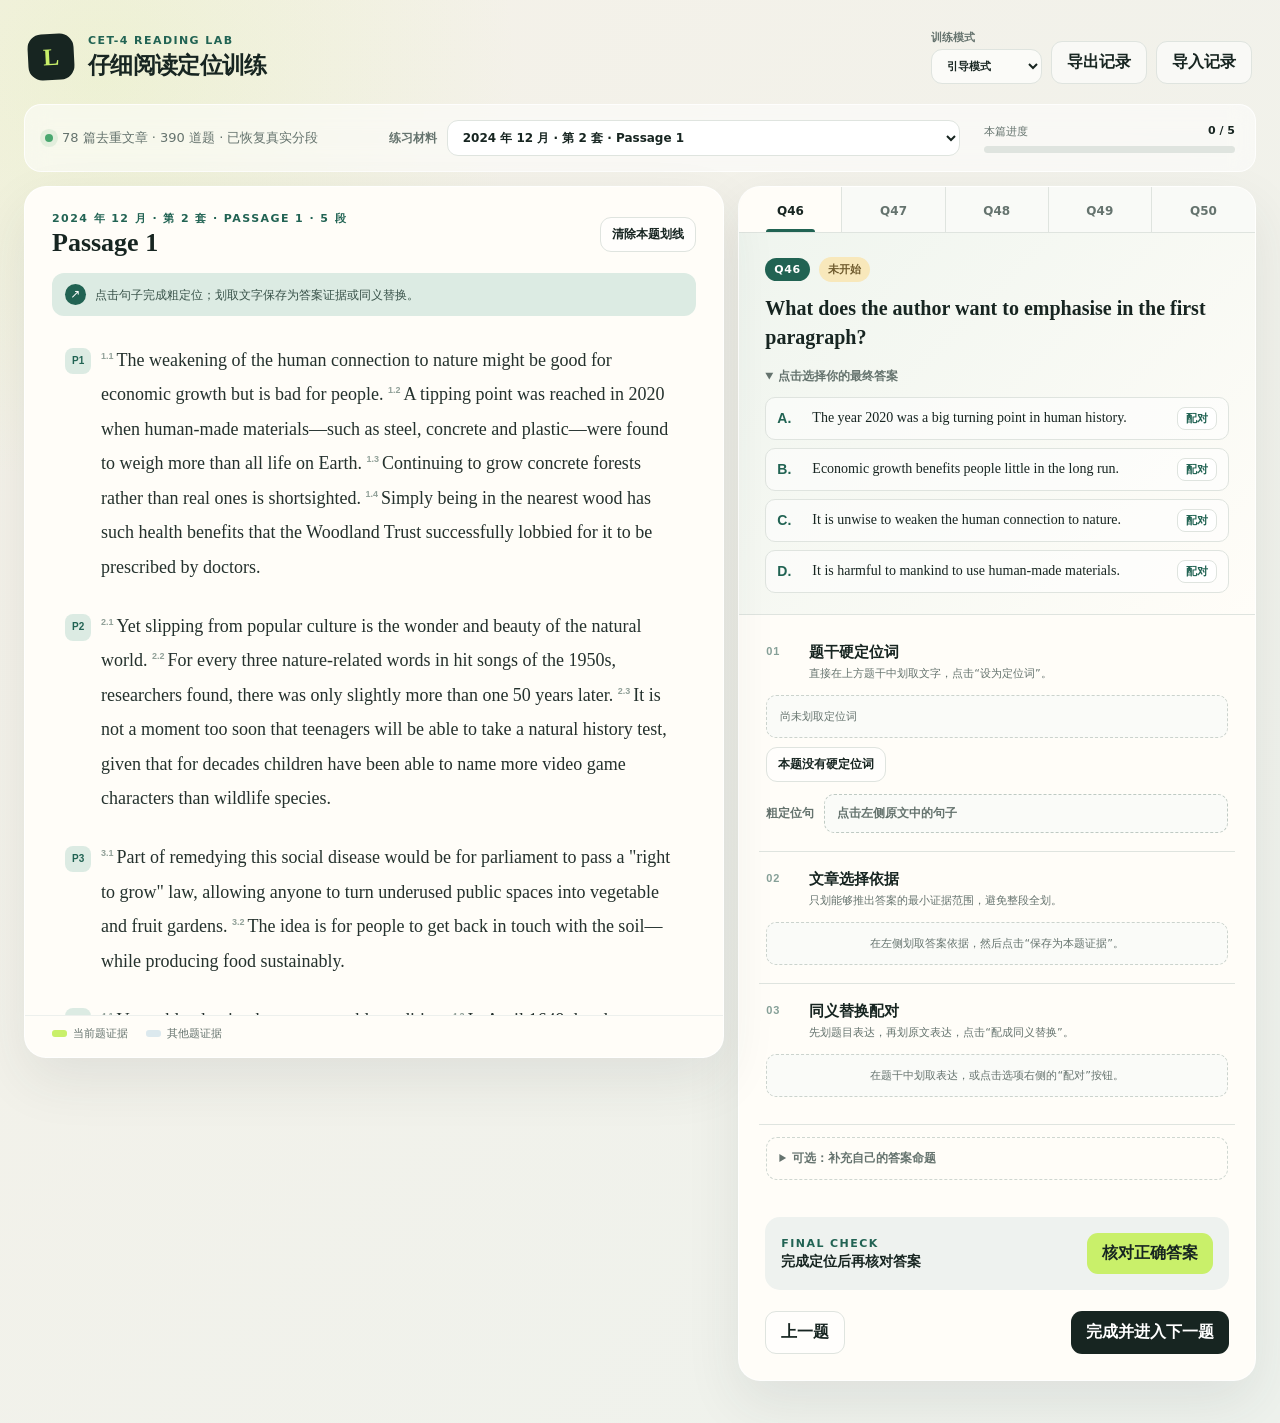
==== web/careful-reading-locator/index.html @ c4ca7ff9 "feat: add mouse-first careful reading locator" ====
<!doctype html>
<html lang="zh-CN">
  <head>
    <meta charset="UTF-8" />
    <meta name="viewport" content="width=device-width, initial-scale=1.0" />
    <meta name="description" content="CET-4 仔细阅读定位与同义替换训练工具" />
    <title>CET-4 仔细阅读定位训练</title>
    <link rel="stylesheet" href="styles.css" />
  </head>
  <body>
    <div class="app-shell">
      <header class="topbar">
        <div class="brand">
          <div class="brand-mark" aria-hidden="true">L</div>
          <div>
            <p class="eyebrow">CET-4 READING LAB</p>
            <h1>仔细阅读定位训练</h1>
          </div>
        </div>
        <div class="top-actions">
          <label class="mode-select">
            <span>训练模式</span>
            <select id="modeSelect">
              <option value="guided">引导模式</option>
              <option value="blind">盲练模式</option>
              <option value="review">复盘模式</option>
            </select>
          </label>
          <button class="button button-ghost" id="exportButton" type="button">导出记录</button>
          <label class="button button-ghost file-button">
            导入记录<input id="importInput" type="file" accept="application/json" />
          </label>
        </div>
      </header>

      <section class="dataset-bar" aria-label="选择练习材料">
        <div class="dataset-copy">
          <span class="live-dot"></span>
          <span id="datasetStats">正在载入题库…</span>
        </div>
        <label class="passage-picker">
          <span>练习材料</span>
          <select id="passageSelect" aria-label="选择年份、卷次和文章"></select>
        </label>
        <div class="progress-wrap">
          <div class="progress-label"><span>本篇进度</span><strong id="progressText">0 / 5</strong></div>
          <div class="progress-track"><div id="progressBar" class="progress-fill"></div></div>
        </div>
      </section>

      <main class="workspace">
        <section class="reading-panel panel">
          <div class="panel-heading reading-heading">
            <div>
              <p class="section-kicker" id="passageMeta">READING PASSAGE</p>
              <h2 id="passageTitle">文章全文</h2>
            </div>
            <button class="button button-small button-ghost" id="clearEvidenceButton" type="button">清除本题划线</button>
          </div>
          <div class="reading-tip" id="readingTip">
            <span class="tip-icon">↗</span>
            点击句子完成粗定位；划取文字保存为答案证据或同义替换。
          </div>
          <article id="articleBody" class="article-body" tabindex="0" aria-label="阅读文章全文"></article>
          <div id="selectionToolbar" class="selection-toolbar" hidden>
            <span id="selectionPreview"></span>
            <button id="saveSelectionButton" type="button">保存为本题证据</button>
            <button id="pairSelectionButton" type="button" class="pair-selection-button" hidden>配成同义替换</button>
            <button id="cancelSelectionButton" class="selection-cancel" type="button" aria-label="取消">×</button>
          </div>
          <div class="legend">
            <span><i class="legend-current"></i>当前题证据</span>
            <span><i class="legend-other"></i>其他题证据</span>
          </div>
        </section>

        <section class="training-panel panel">
          <nav class="question-nav" id="questionNav" aria-label="题目导航"></nav>

          <div class="question-card">
            <div class="question-number-row">
              <span id="questionBadge" class="question-badge">Q46</span>
              <span id="questionStatus" class="status-pill">未开始</span>
            </div>
            <h2 id="questionStem" class="question-stem">正在载入题目…</h2>
            <div id="questionSelectionToolbar" class="selection-toolbar question-selection-toolbar" hidden>
              <span id="questionSelectionPreview"></span>
              <button id="useAsLocatorButton" type="button">设为定位词</button>
              <button id="useAsPhraseButton" type="button">用于同义配对</button>
              <button id="cancelQuestionSelectionButton" class="selection-cancel" type="button" aria-label="取消">×</button>
            </div>
            <details id="optionsDetails" class="options-details" open>
              <summary>点击选择你的最终答案</summary>
              <ol id="optionsList" class="options-list"></ol>
            </details>
          </div>

          <div class="step-list">
            <section class="step-card" data-step="1">
              <div class="step-head">
                <span class="step-index">01</span>
                <div><h3>题干硬定位词</h3><p>直接在上方题干中划取文字，点击“设为定位词”。</p></div>
              </div>
              <div id="locatorChips" class="locator-chips empty-state">尚未划取定位词</div>
              <button id="noLocatorButton" class="button button-small button-ghost no-locator-button" type="button">本题没有硬定位词</button>
              <div class="mouse-choice-row">
                <span>粗定位句</span>
                <button id="locatorSentenceButton" class="mouse-choice" type="button">点击左侧原文中的句子</button>
              </div>
            </section>

            <section class="step-card" data-step="2">
              <div class="step-head">
                <span class="step-index">02</span>
                <div><h3>文章选择依据</h3><p>只划能够推出答案的最小证据范围，避免整段全划。</p></div>
              </div>
              <div id="evidenceList" class="evidence-list empty-state">还没有保存证据。请在左侧文章中选中文字。</div>
            </section>

            <section class="step-card" data-step="3">
              <div class="step-head">
                <span class="step-index">03</span>
                <div><h3>同义替换配对</h3><p>先划题目表达，再划原文表达，点击“配成同义替换”。</p></div>
              </div>
              <div id="pairDraft" class="pair-draft empty-state">
                在题干中划取表达，或点击选项右侧的“配对”按钮。
              </div>
              <div id="pairList" class="pair-list"></div>
            </section>

            <details class="optional-note">
              <summary>可选：补充自己的答案命题</summary>
              <textarea id="propositionInput" class="text-input proposition" rows="3" placeholder="这一步不是必填，需要时再写"></textarea>
            </details>
          </div>

          <section class="answer-zone" id="answerZone">
            <div id="answerLocked" class="answer-locked">
              <div><p class="answer-label">FINAL CHECK</p><h3>完成定位后再核对答案</h3></div>
              <button id="revealAnswerButton" class="button button-primary" type="button">核对正确答案</button>
            </div>
            <div id="answerRevealed" class="answer-revealed" hidden>
              <p class="answer-label">CORRECT ANSWER</p>
              <div class="answer-content"><strong id="answerLetter">A</strong><span id="answerText"></span></div>
            </div>
          </section>

          <div class="footer-actions">
            <button id="previousButton" class="button button-ghost" type="button">上一题</button>
            <button id="completeButton" class="button button-dark" type="button">完成并进入下一题</button>
          </div>
        </section>
      </main>
    </div>

    <div id="toast" class="toast" role="status" aria-live="polite"></div>
    <script src="app.js" defer></script>
  </body>
</html>
---- web/careful-reading-locator/styles.css ----
:root {
  --ink: #172521;
  --muted: #65736e;
  --paper: #f7f3eb;
  --panel: #fffdf8;
  --line: #dfe4df;
  --green: #216353;
  --green-soft: #dcebe3;
  --lime: #c9f06a;
  --amber: #f4c86b;
  --blue-soft: #dce9ee;
  --shadow: 0 22px 55px rgba(41, 57, 51, 0.09);
  --radius: 22px;
}

* { box-sizing: border-box; }
[hidden] { display: none !important; }

body {
  margin: 0;
  color: var(--ink);
  background:
    radial-gradient(circle at 8% 5%, rgba(201, 240, 106, .16), transparent 26rem),
    linear-gradient(135deg, #f5f1e8 0%, #eef2ed 100%);
  font-family: Inter, ui-sans-serif, system-ui, -apple-system, BlinkMacSystemFont, "Segoe UI", "PingFang SC", "Microsoft YaHei", sans-serif;
  min-height: 100vh;
}

button, input, select, textarea { font: inherit; }
button, select { cursor: pointer; }

.app-shell { width: min(1680px, 100%); margin: 0 auto; padding: 20px 24px 42px; }

.topbar {
  min-height: 78px;
  display: flex;
  align-items: center;
  justify-content: space-between;
  gap: 24px;
  padding: 10px 4px 20px;
}

.brand { display: flex; align-items: center; gap: 14px; }
.brand-mark {
  width: 46px; height: 46px; display: grid; place-items: center;
  border-radius: 14px; background: var(--ink); color: var(--lime);
  font: 800 24px/1 Georgia, serif; transform: rotate(-3deg);
}
.eyebrow, .section-kicker, .answer-label { margin: 0 0 3px; color: var(--green); font-size: 11px; font-weight: 800; letter-spacing: .13em; }
.brand h1 { margin: 0; font-size: 23px; letter-spacing: -.03em; }
.top-actions { display: flex; align-items: end; gap: 9px; }
.mode-select { display: grid; gap: 4px; color: var(--muted); font-size: 11px; font-weight: 700; }
.mode-select select, .passage-picker select {
  border: 1px solid var(--line); border-radius: 11px; background: rgba(255,255,255,.7);
  color: var(--ink); padding: 9px 34px 9px 11px;
}

.button {
  border: 0; border-radius: 11px; padding: 10px 15px; font-weight: 750;
  color: var(--ink); background: white; transition: transform .18s ease, box-shadow .18s ease, background .18s ease;
}
.button:hover { transform: translateY(-1px); box-shadow: 0 8px 20px rgba(30,55,46,.09); }
.button-ghost { border: 1px solid var(--line); background: rgba(255,255,255,.58); }
.button-primary { background: var(--lime); }
.button-dark { background: var(--ink); color: white; }
.button-small { padding: 8px 11px; font-size: 12px; }
.file-button input { display: none; }

.dataset-bar {
  display: grid; grid-template-columns: minmax(190px, .7fr) minmax(330px, 1.25fr) minmax(180px, .55fr);
  align-items: center; gap: 24px; padding: 15px 20px; margin-bottom: 14px;
  border: 1px solid rgba(255,255,255,.8); border-radius: 17px; background: rgba(255,255,255,.52);
  backdrop-filter: blur(12px);
}
.dataset-copy { display: flex; align-items: center; gap: 9px; color: var(--muted); font-size: 13px; }
.live-dot { width: 8px; height: 8px; border-radius: 50%; background: #49a76f; box-shadow: 0 0 0 5px rgba(73,167,111,.12); }
.passage-picker { display: grid; grid-template-columns: auto 1fr; align-items: center; gap: 10px; color: var(--muted); font-size: 12px; font-weight: 750; }
.passage-picker select { width: 100%; background: white; }
.progress-label { display: flex; justify-content: space-between; margin-bottom: 7px; color: var(--muted); font-size: 11px; }
.progress-label strong { color: var(--ink); }
.progress-track { height: 7px; border-radius: 999px; background: #dfe4df; overflow: hidden; }
.progress-fill { width: 0; height: 100%; border-radius: inherit; background: linear-gradient(90deg, var(--green), #6a9a62); transition: width .3s ease; }

.workspace { display: grid; grid-template-columns: minmax(0, 1.15fr) minmax(480px, .85fr); gap: 14px; align-items: start; }
.panel { border: 1px solid rgba(255,255,255,.9); border-radius: var(--radius); background: var(--panel); box-shadow: var(--shadow); overflow: hidden; }
.reading-panel { position: sticky; top: 12px; height: calc(100vh - 28px); min-height: 690px; display: flex; flex-direction: column; }
.panel-heading { display: flex; justify-content: space-between; align-items: center; padding: 24px 27px 15px; }
.panel-heading h2 { margin: 0; font: 700 26px/1.1 Georgia, "Times New Roman", serif; }
.reading-tip { margin: 0 27px 14px; padding: 11px 13px; border-radius: 12px; color: #385249; background: var(--green-soft); font-size: 12px; }
.tip-icon { display: inline-grid; place-items: center; margin-right: 5px; width: 21px; height: 21px; border-radius: 50%; background: var(--green); color: white; }
.article-body {
  flex: 1; min-height: 0; overflow: auto; padding: 13px 40px 42px;
  color: #24312d; font: 18px/1.92 Georgia, "Times New Roman", serif;
  text-wrap: pretty; outline: none; user-select: text;
}
.article-body::selection, .article-body *::selection { background: rgba(244,200,107,.55); }
.article-body mark { padding: 2px 0; border-radius: 3px; color: inherit; background: rgba(201,240,106,.76); box-shadow: 0 0 0 2px rgba(201,240,106,.35); }
.article-body mark.evidence-other { background: rgba(220,233,238,.75); box-shadow: 0 0 0 2px rgba(220,233,238,.34); }
.article-paragraph {
  position: relative; margin: 0 0 1.35em; padding-left: 2.25rem;
  text-indent: 0;
}
.article-paragraph::before {
  content: "P" attr(data-paragraph); position: absolute; left: 0; top: .55em;
  display: grid; place-items: center; width: 1.65rem; height: 1.65rem;
  border-radius: 8px; color: var(--green); background: var(--green-soft);
  font: 800 10px/1 Inter, sans-serif; user-select: none;
}
.sentence { position: relative; border-radius: 5px; transition: background .15s ease, box-shadow .15s ease; cursor: pointer; }
.sentence::before {
  content: attr(data-paragraph) "." attr(data-sentence); display: inline; margin-right: 3px; color: #91a098;
  font: 650 9px/1 Inter, sans-serif; vertical-align: super; user-select: none;
}
.sentence:hover { background: rgba(220,235,227,.48); }
.sentence.locator-selected {
  background: rgba(244,200,107,.2); box-shadow: inset 0 -2px 0 var(--amber);
}
.article-body.awaiting-sentence .sentence:hover { background: rgba(244,200,107,.34); box-shadow: inset 0 -2px 0 var(--amber); }
.legend { display: flex; gap: 18px; padding: 10px 27px 16px; border-top: 1px solid #edf0ed; color: var(--muted); font-size: 11px; }
.legend span { display: flex; align-items: center; gap: 6px; }
.legend i { width: 15px; height: 7px; border-radius: 3px; }
.legend-current { background: var(--lime); }.legend-other { background: var(--blue-soft); }

.selection-toolbar {
  position: fixed; z-index: 20; max-width: 390px; display: flex; align-items: center; gap: 8px;
  padding: 8px; border-radius: 13px; color: white; background: var(--ink); box-shadow: 0 16px 34px rgba(23,37,33,.24);
}
.selection-toolbar span { max-width: 190px; overflow: hidden; text-overflow: ellipsis; white-space: nowrap; padding-left: 5px; font: 12px/1.2 Georgia, serif; }
.selection-toolbar button { border: 0; border-radius: 8px; padding: 7px 9px; color: var(--ink); background: var(--lime); font-size: 11px; font-weight: 800; }
.selection-toolbar .selection-cancel { padding: 6px 8px; background: rgba(255,255,255,.12); color: white; }
.selection-toolbar .pair-selection-button, .question-selection-toolbar #useAsPhraseButton { background: #dce9ee; }
.question-selection-toolbar { z-index: 24; }

.training-panel { min-height: 760px; }
.question-nav { display: grid; grid-template-columns: repeat(5, 1fr); border-bottom: 1px solid var(--line); }
.question-tab { position: relative; border: 0; border-right: 1px solid var(--line); padding: 17px 8px 14px; color: var(--muted); background: #f9faf7; font-size: 12px; font-weight: 800; }
.question-tab:last-child { border-right: 0; }
.question-tab.active { color: var(--ink); background: var(--panel); }
.question-tab.active::after { content: ""; position: absolute; left: 26%; right: 26%; bottom: 0; height: 3px; border-radius: 4px 4px 0 0; background: var(--green); }
.question-tab.complete::before, .question-tab.partial::before { content: ""; position: absolute; right: 10px; top: 10px; width: 7px; height: 7px; border-radius: 50%; background: #4aa473; }
.question-tab.partial::before { background: var(--amber); }

.question-card { padding: 24px 26px 21px; border-bottom: 1px solid var(--line); background: linear-gradient(135deg, rgba(220,235,227,.45), transparent); }
.question-number-row { display: flex; align-items: center; gap: 9px; margin-bottom: 12px; }
.question-badge, .status-pill { display: inline-flex; border-radius: 999px; padding: 5px 9px; color: white; background: var(--green); font-size: 11px; font-weight: 850; letter-spacing: .05em; }
.status-pill { color: #6e5a2d; background: #f8e8bb; letter-spacing: 0; }
.status-pill.complete { color: #225f43; background: #d8efe1; }
.question-stem { margin: 0; font: 650 20px/1.45 Georgia, "Times New Roman", serif; user-select: text; }
.options-details { margin-top: 16px; color: var(--muted); font-size: 12px; }
.options-details summary { width: max-content; font-weight: 750; }
.options-list { margin: 12px 0 0; padding: 0; list-style: none; display: grid; gap: 8px; }
.options-list li { display: grid; grid-template-columns: 28px 1fr auto; align-items: center; gap: 7px; padding: 9px 11px; border: 1px solid var(--line); border-radius: 10px; color: var(--ink); background: rgba(255,255,255,.55); font: 14px/1.45 Georgia, serif; cursor: pointer; transition: border .15s, background .15s, transform .15s; }
.options-list li:hover { border-color: #92aaa1; transform: translateY(-1px); }
.options-list li.selected { border-color: var(--green); background: #edf6f0; box-shadow: 0 0 0 2px rgba(33,99,83,.08); }
.options-list li.correct { border-color: #6b9b7b; background: var(--green-soft); }
.options-list li.wrong { border-color: #c6867e; background: #f7e8e5; }
.option-letter { font-family: Inter, sans-serif; font-weight: 850; color: var(--green); }
.option-text { user-select: text; }
.option-pair-button { border: 1px solid var(--line); border-radius: 8px; padding: 5px 8px; color: var(--green); background: white; font: 750 11px/1 Inter, sans-serif; }

.step-list { padding: 10px 20px 2px; }
.step-card { padding: 18px 7px; border-bottom: 1px solid var(--line); }
.step-head { display: grid; grid-template-columns: 34px 1fr; gap: 9px; margin-bottom: 13px; }
.step-index { padding-top: 3px; color: #86a098; font: 700 11px/1 Inter, sans-serif; letter-spacing: .08em; }
.step-head h3 { margin: 0 0 3px; font-size: 15px; }
.step-head p { margin: 0; color: var(--muted); font-size: 11px; line-height: 1.55; }
.text-input { width: 100%; border: 1px solid #d8ded9; border-radius: 10px; outline: none; padding: 11px 12px; color: var(--ink); background: #fff; transition: border .18s, box-shadow .18s; }
.text-input:focus { border-color: #82a499; box-shadow: 0 0 0 3px rgba(33,99,83,.09); }
.inline-fields { display: grid; grid-template-columns: 1fr 1fr; gap: 10px; margin-top: 10px; }
.inline-fields label { display: grid; gap: 5px; color: var(--muted); font-size: 10px; font-weight: 750; }
.inline-fields .text-input { color: var(--ink); font-size: 12px; }
.evidence-list { display: grid; gap: 8px; }
.empty-state { padding: 13px; border: 1px dashed #cbd3cd; border-radius: 10px; color: var(--muted); background: #fafbf8; font-size: 11px; text-align: center; }
.locator-chips { display: flex; flex-wrap: wrap; gap: 7px; }
.locator-chip { display: inline-flex; align-items: center; gap: 6px; padding: 8px 10px; border-radius: 999px; color: #184c3f; background: var(--green-soft); font: 750 12px/1.2 Inter, sans-serif; }
.locator-chip button { border: 0; padding: 0; color: #6c7d77; background: transparent; }
.no-locator-chip { color: #725c2f; background: #f8e8bb; }
.no-locator-button { margin-top: 9px; }
.mouse-choice-row { display: grid; grid-template-columns: auto 1fr; align-items: center; gap: 10px; margin-top: 12px; color: var(--muted); font-size: 12px; font-weight: 750; }
.mouse-choice { border: 1px dashed #bfcac3; border-radius: 10px; padding: 10px 12px; color: var(--muted); background: #fafbf8; text-align: left; }
.mouse-choice.has-value { border-style: solid; border-color: #85a99c; color: var(--green); background: #edf6f0; }
.evidence-item { display: grid; grid-template-columns: 1fr auto; gap: 10px; padding: 11px 12px; border-left: 3px solid var(--lime); border-radius: 7px 10px 10px 7px; background: #f5f9e9; font: 13px/1.45 Georgia, serif; }
.evidence-item button, .pair-item button { align-self: start; border: 0; color: #8a605b; background: transparent; }
.pair-draft.active { display: grid; grid-template-columns: 1fr auto; gap: 8px; padding: 11px 12px; border-radius: 10px; color: var(--ink); background: var(--green-soft); font: 13px/1.4 Georgia, serif; }
.pair-draft.active span { display: grid; gap: 3px; }
.pair-draft.active small { color: var(--green); font: 800 10px/1.2 Inter, sans-serif; }
.pair-draft.active strong { grid-column: 1 / -1; color: #6b5a31; font: 750 11px/1.3 Inter, sans-serif; }
.pair-draft.active button { border: 0; color: #775c55; background: transparent; }
.pair-list { display: grid; gap: 7px; margin-top: 9px; }
.pair-item { display: grid; grid-template-columns: 1fr auto 1fr auto; align-items: start; gap: 8px; padding: 9px 10px; border-radius: 9px; background: #f0f4f1; font-size: 11px; }
.optional-note { margin: 12px 7px 18px; padding: 12px; border: 1px dashed #cfd7d1; border-radius: 11px; color: var(--muted); font-size: 12px; }
.optional-note summary { font-weight: 750; }
.optional-note .proposition { margin-top: 10px; }
.proposition { resize: vertical; min-height: 84px; line-height: 1.5; }

.answer-zone { margin: 17px 26px; border-radius: 15px; overflow: hidden; background: #eef2ef; }
.answer-locked, .answer-revealed { display: flex; align-items: center; justify-content: space-between; gap: 15px; padding: 16px; }
.answer-locked h3 { margin: 0; font-size: 14px; }
.answer-revealed { align-items: start; flex-direction: column; background: var(--green-soft); }
.answer-content { display: grid; grid-template-columns: 38px 1fr; align-items: start; gap: 10px; font: 15px/1.48 Georgia, serif; }
.answer-content strong { width: 36px; height: 36px; display: grid; place-items: center; border-radius: 9px; color: white; background: var(--green); font: 800 15px/1 Inter, sans-serif; }
.footer-actions { display: flex; justify-content: space-between; gap: 12px; padding: 4px 26px 26px; }

.toast { position: fixed; z-index: 50; left: 50%; bottom: 26px; transform: translate(-50%, 20px); opacity: 0; pointer-events: none; padding: 11px 15px; border-radius: 11px; color: white; background: var(--ink); box-shadow: 0 14px 40px rgba(0,0,0,.18); font-size: 12px; transition: all .25s ease; }
.toast.show { opacity: 1; transform: translate(-50%, 0); }

body.blind-mode .options-details, body.blind-mode .answer-zone { display: none; }
body.review-mode .answer-locked { display: none; }
body.review-mode .answer-revealed { display: flex !important; }

@media (max-width: 1100px) {
  .workspace { grid-template-columns: 1fr; }
  .reading-panel { position: relative; top: auto; height: 72vh; min-height: 560px; }
  .training-panel { min-height: 0; }
}

@media (max-width: 760px) {
  .app-shell { padding: 12px 10px 26px; }
  .topbar { align-items: flex-start; flex-direction: column; }
  .top-actions { width: 100%; flex-wrap: wrap; }
  .mode-select { flex: 1; }.mode-select select { width: 100%; }
  .dataset-bar { grid-template-columns: 1fr; gap: 13px; }
  .passage-picker { grid-template-columns: 1fr; }
  .reading-panel { height: 68vh; min-height: 520px; }
  .panel-heading { padding: 20px 18px 13px; }
  .reading-tip { margin-inline: 18px; }
  .article-body { padding: 10px 22px 35px; font-size: 17px; line-height: 1.82; }
  .article-paragraph { padding-left: 1.9rem; }
  .legend { padding-inline: 18px; }
  .question-card { padding: 20px 18px; }
  .step-list { padding-inline: 14px; }
  .mouse-choice-row { grid-template-columns: 1fr; }
  .answer-zone { margin-inline: 18px; }
  .answer-locked { align-items: flex-start; flex-direction: column; }
  .footer-actions { padding-inline: 18px; }
  .footer-actions .button { flex: 1; }
}
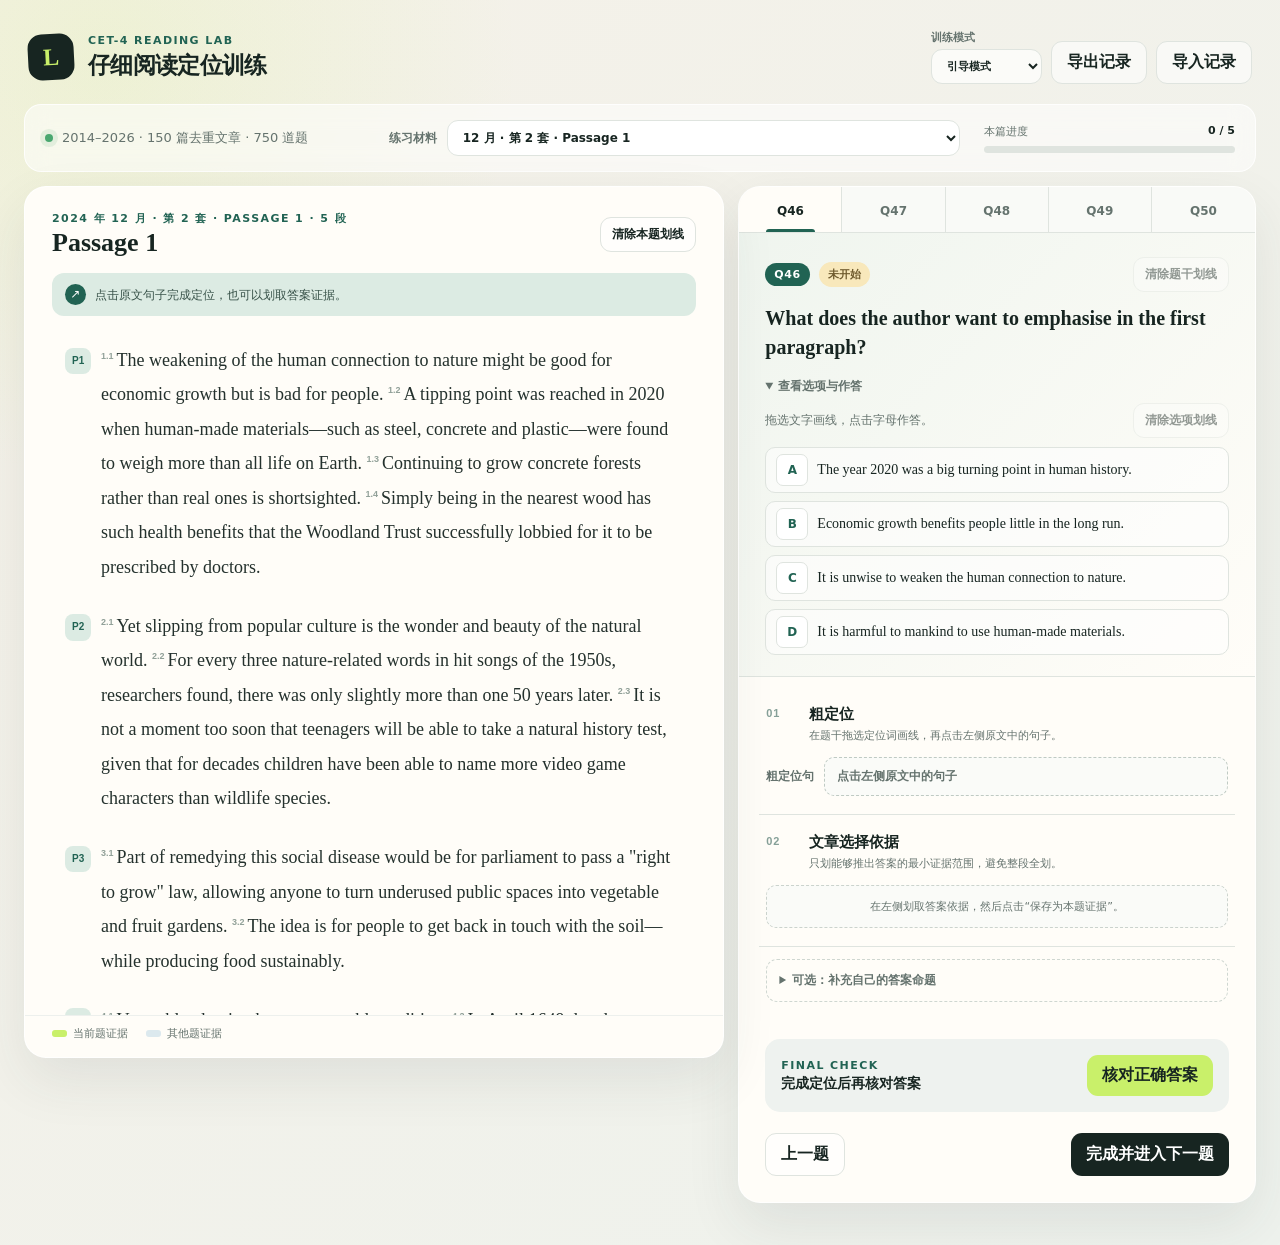
==== commit ffae5e19: "feat: expand CET-4 archive and practice tools" ====
--- a/web/careful-reading-locator/index.html
+++ b/web/careful-reading-locator/index.html
@@ -3,9 +3,9 @@
   <head>
     <meta charset="UTF-8" />
     <meta name="viewport" content="width=device-width, initial-scale=1.0" />
-    <meta name="description" content="CET-4 仔细阅读定位与同义替换训练工具" />
+    <meta name="description" content="CET-4 仔细阅读定位训练工具" />
     <title>CET-4 仔细阅读定位训练</title>
-    <link rel="stylesheet" href="styles.css" />
+    <link rel="stylesheet" href="styles.css?v=2014-2026-150-underlines" />
   </head>
   <body>
     <div class="app-shell">
@@ -59,13 +59,12 @@
           </div>
           <div class="reading-tip" id="readingTip">
             <span class="tip-icon">↗</span>
-            点击句子完成粗定位；划取文字保存为答案证据或同义替换。
+            点击原文句子完成定位，也可以划取答案证据。
           </div>
           <article id="articleBody" class="article-body" tabindex="0" aria-label="阅读文章全文"></article>
           <div id="selectionToolbar" class="selection-toolbar" hidden>
             <span id="selectionPreview"></span>
             <button id="saveSelectionButton" type="button">保存为本题证据</button>
-            <button id="pairSelectionButton" type="button" class="pair-selection-button" hidden>配成同义替换</button>
             <button id="cancelSelectionButton" class="selection-cancel" type="button" aria-label="取消">×</button>
           </div>
           <div class="legend">
@@ -81,16 +80,15 @@
             <div class="question-number-row">
               <span id="questionBadge" class="question-badge">Q46</span>
               <span id="questionStatus" class="status-pill">未开始</span>
+              <button id="clearStemButton" class="button button-small button-ghost clear-stem-button" type="button" disabled>清除题干划线</button>
             </div>
             <h2 id="questionStem" class="question-stem">正在载入题目…</h2>
-            <div id="questionSelectionToolbar" class="selection-toolbar question-selection-toolbar" hidden>
-              <span id="questionSelectionPreview"></span>
-              <button id="useAsLocatorButton" type="button">设为定位词</button>
-              <button id="useAsPhraseButton" type="button">用于同义配对</button>
-              <button id="cancelQuestionSelectionButton" class="selection-cancel" type="button" aria-label="取消">×</button>
-            </div>
             <details id="optionsDetails" class="options-details" open>
-              <summary>点击选择你的最终答案</summary>
+              <summary>查看选项与作答</summary>
+              <div class="option-mark-tools">
+                <span>拖选文字画线，点击字母作答。</span>
+                <button id="clearOptionMarksButton" class="button button-small button-ghost" type="button" disabled>清除选项划线</button>
+              </div>
               <ol id="optionsList" class="options-list"></ol>
             </details>
           </div>
@@ -99,10 +97,8 @@
             <section class="step-card" data-step="1">
               <div class="step-head">
                 <span class="step-index">01</span>
-                <div><h3>题干硬定位词</h3><p>直接在上方题干中划取文字，点击“设为定位词”。</p></div>
+                <div><h3>粗定位</h3><p>在题干拖选定位词画线，再点击左侧原文中的句子。</p></div>
               </div>
-              <div id="locatorChips" class="locator-chips empty-state">尚未划取定位词</div>
-              <button id="noLocatorButton" class="button button-small button-ghost no-locator-button" type="button">本题没有硬定位词</button>
               <div class="mouse-choice-row">
                 <span>粗定位句</span>
                 <button id="locatorSentenceButton" class="mouse-choice" type="button">点击左侧原文中的句子</button>
@@ -115,17 +111,6 @@
                 <div><h3>文章选择依据</h3><p>只划能够推出答案的最小证据范围，避免整段全划。</p></div>
               </div>
               <div id="evidenceList" class="evidence-list empty-state">还没有保存证据。请在左侧文章中选中文字。</div>
-            </section>
-
-            <section class="step-card" data-step="3">
-              <div class="step-head">
-                <span class="step-index">03</span>
-                <div><h3>同义替换配对</h3><p>先划题目表达，再划原文表达，点击“配成同义替换”。</p></div>
-              </div>
-              <div id="pairDraft" class="pair-draft empty-state">
-                在题干中划取表达，或点击选项右侧的“配对”按钮。
-              </div>
-              <div id="pairList" class="pair-list"></div>
             </section>
 
             <details class="optional-note">
@@ -154,6 +139,6 @@
     </div>
 
     <div id="toast" class="toast" role="status" aria-live="polite"></div>
-    <script src="app.js" defer></script>
+    <script src="app.js?v=2014-2026-150-underlines" defer></script>
   </body>
 </html>
--- a/web/careful-reading-locator/styles.css
+++ b/web/careful-reading-locator/styles.css
@@ -128,8 +128,6 @@
 .selection-toolbar span { max-width: 190px; overflow: hidden; text-overflow: ellipsis; white-space: nowrap; padding-left: 5px; font: 12px/1.2 Georgia, serif; }
 .selection-toolbar button { border: 0; border-radius: 8px; padding: 7px 9px; color: var(--ink); background: var(--lime); font-size: 11px; font-weight: 800; }
 .selection-toolbar .selection-cancel { padding: 6px 8px; background: rgba(255,255,255,.12); color: white; }
-.selection-toolbar .pair-selection-button, .question-selection-toolbar #useAsPhraseButton { background: #dce9ee; }
-.question-selection-toolbar { z-index: 24; }
 
 .training-panel { min-height: 760px; }
 .question-nav { display: grid; grid-template-columns: repeat(5, 1fr); border-bottom: 1px solid var(--line); }
@@ -142,21 +140,26 @@
 
 .question-card { padding: 24px 26px 21px; border-bottom: 1px solid var(--line); background: linear-gradient(135deg, rgba(220,235,227,.45), transparent); }
 .question-number-row { display: flex; align-items: center; gap: 9px; margin-bottom: 12px; }
+.clear-stem-button { margin-inline-start: auto; }
+.clear-stem-button:disabled, .option-mark-tools button:disabled { opacity: .45; cursor: default; }
 .question-badge, .status-pill { display: inline-flex; border-radius: 999px; padding: 5px 9px; color: white; background: var(--green); font-size: 11px; font-weight: 850; letter-spacing: .05em; }
 .status-pill { color: #6e5a2d; background: #f8e8bb; letter-spacing: 0; }
 .status-pill.complete { color: #225f43; background: #d8efe1; }
 .question-stem { margin: 0; font: 650 20px/1.45 Georgia, "Times New Roman", serif; user-select: text; }
+.manual-underline { text-decoration: underline var(--green) 2px; text-underline-offset: .16em; text-decoration-skip-ink: auto; }
 .options-details { margin-top: 16px; color: var(--muted); font-size: 12px; }
 .options-details summary { width: max-content; font-weight: 750; }
-.options-list { margin: 12px 0 0; padding: 0; list-style: none; display: grid; gap: 8px; }
-.options-list li { display: grid; grid-template-columns: 28px 1fr auto; align-items: center; gap: 7px; padding: 9px 11px; border: 1px solid var(--line); border-radius: 10px; color: var(--ink); background: rgba(255,255,255,.55); font: 14px/1.45 Georgia, serif; cursor: pointer; transition: border .15s, background .15s, transform .15s; }
-.options-list li:hover { border-color: #92aaa1; transform: translateY(-1px); }
+.option-mark-tools { display: flex; flex-wrap: wrap; align-items: center; justify-content: space-between; gap: 6px; margin-top: 8px; }
+.options-list { margin: 9px 0 0; padding: 0; list-style: none; display: grid; gap: 8px; }
+.options-list li { display: grid; grid-template-columns: 32px minmax(0, 1fr); align-items: center; gap: 9px; padding: 6px 10px; border: 1px solid var(--line); border-radius: 10px; background: rgba(255,255,255,.55); transition: border .15s, background .15s; }
+.options-list li:hover { border-color: #92aaa1; }
 .options-list li.selected { border-color: var(--green); background: #edf6f0; box-shadow: 0 0 0 2px rgba(33,99,83,.08); }
 .options-list li.correct { border-color: #6b9b7b; background: var(--green-soft); }
 .options-list li.wrong { border-color: #c6867e; background: #f7e8e5; }
-.option-letter { font-family: Inter, sans-serif; font-weight: 850; color: var(--green); }
-.option-text { user-select: text; }
-.option-pair-button { border: 1px solid var(--line); border-radius: 8px; padding: 5px 8px; color: var(--green); background: white; font: 750 11px/1 Inter, sans-serif; }
+.option-choice { min-height: 32px; padding: 0; border: 1px solid var(--line); border-radius: 7px; background: white; color: var(--green); font-weight: 850; }
+.option-choice:hover, .option-choice[aria-pressed="true"] { border-color: var(--green); background: var(--green-soft); }
+.option-choice:focus-visible { outline: 2px solid var(--green); outline-offset: 2px; }
+.option-text { padding-block: 3px; color: var(--ink); font: 14px/1.45 Georgia, serif; user-select: text; cursor: text; overflow-wrap: anywhere; }
 
 .step-list { padding: 10px 20px 2px; }
 .step-card { padding: 18px 7px; border-bottom: 1px solid var(--line); }
@@ -171,23 +174,11 @@
 .inline-fields .text-input { color: var(--ink); font-size: 12px; }
 .evidence-list { display: grid; gap: 8px; }
 .empty-state { padding: 13px; border: 1px dashed #cbd3cd; border-radius: 10px; color: var(--muted); background: #fafbf8; font-size: 11px; text-align: center; }
-.locator-chips { display: flex; flex-wrap: wrap; gap: 7px; }
-.locator-chip { display: inline-flex; align-items: center; gap: 6px; padding: 8px 10px; border-radius: 999px; color: #184c3f; background: var(--green-soft); font: 750 12px/1.2 Inter, sans-serif; }
-.locator-chip button { border: 0; padding: 0; color: #6c7d77; background: transparent; }
-.no-locator-chip { color: #725c2f; background: #f8e8bb; }
-.no-locator-button { margin-top: 9px; }
 .mouse-choice-row { display: grid; grid-template-columns: auto 1fr; align-items: center; gap: 10px; margin-top: 12px; color: var(--muted); font-size: 12px; font-weight: 750; }
 .mouse-choice { border: 1px dashed #bfcac3; border-radius: 10px; padding: 10px 12px; color: var(--muted); background: #fafbf8; text-align: left; }
 .mouse-choice.has-value { border-style: solid; border-color: #85a99c; color: var(--green); background: #edf6f0; }
 .evidence-item { display: grid; grid-template-columns: 1fr auto; gap: 10px; padding: 11px 12px; border-left: 3px solid var(--lime); border-radius: 7px 10px 10px 7px; background: #f5f9e9; font: 13px/1.45 Georgia, serif; }
-.evidence-item button, .pair-item button { align-self: start; border: 0; color: #8a605b; background: transparent; }
-.pair-draft.active { display: grid; grid-template-columns: 1fr auto; gap: 8px; padding: 11px 12px; border-radius: 10px; color: var(--ink); background: var(--green-soft); font: 13px/1.4 Georgia, serif; }
-.pair-draft.active span { display: grid; gap: 3px; }
-.pair-draft.active small { color: var(--green); font: 800 10px/1.2 Inter, sans-serif; }
-.pair-draft.active strong { grid-column: 1 / -1; color: #6b5a31; font: 750 11px/1.3 Inter, sans-serif; }
-.pair-draft.active button { border: 0; color: #775c55; background: transparent; }
-.pair-list { display: grid; gap: 7px; margin-top: 9px; }
-.pair-item { display: grid; grid-template-columns: 1fr auto 1fr auto; align-items: start; gap: 8px; padding: 9px 10px; border-radius: 9px; background: #f0f4f1; font-size: 11px; }
+.evidence-item button { align-self: start; border: 0; color: #8a605b; background: transparent; }
 .optional-note { margin: 12px 7px 18px; padding: 12px; border: 1px dashed #cfd7d1; border-radius: 11px; color: var(--muted); font-size: 12px; }
 .optional-note summary { font-weight: 750; }
 .optional-note .proposition { margin-top: 10px; }
